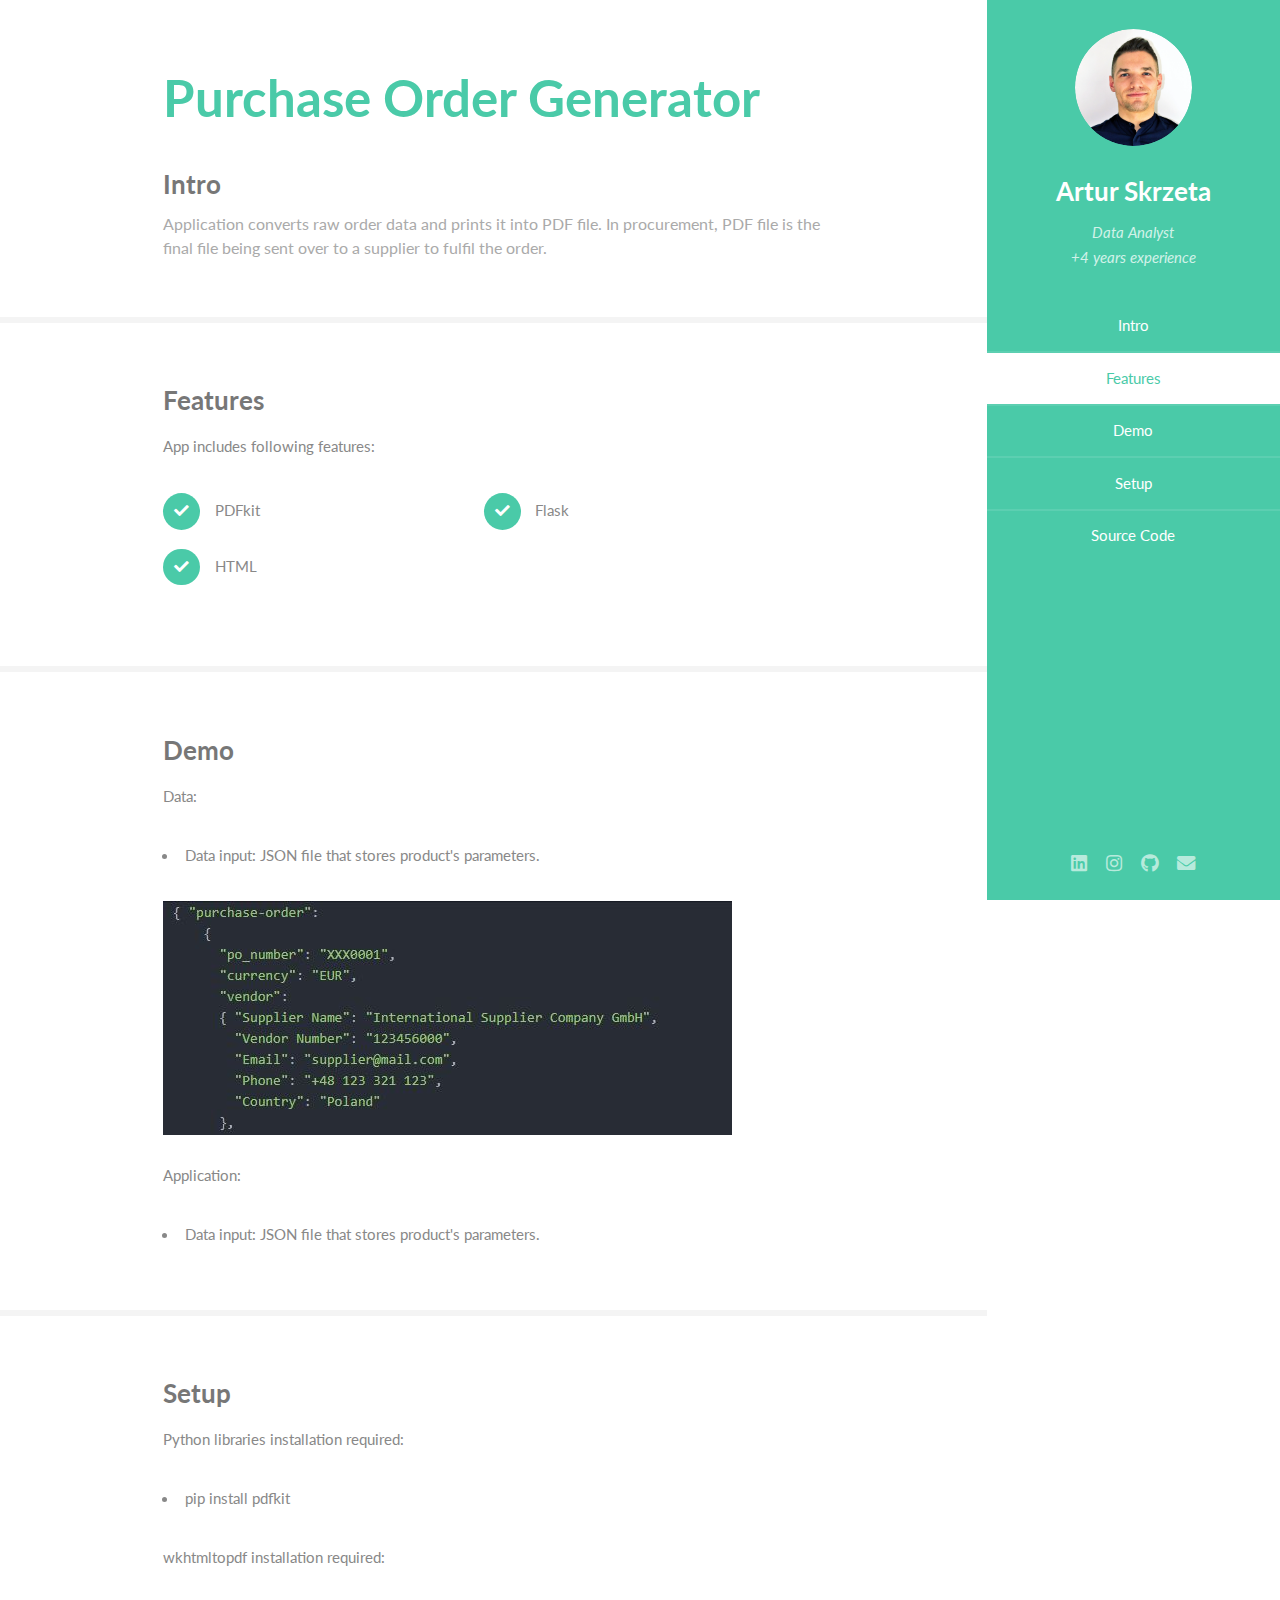
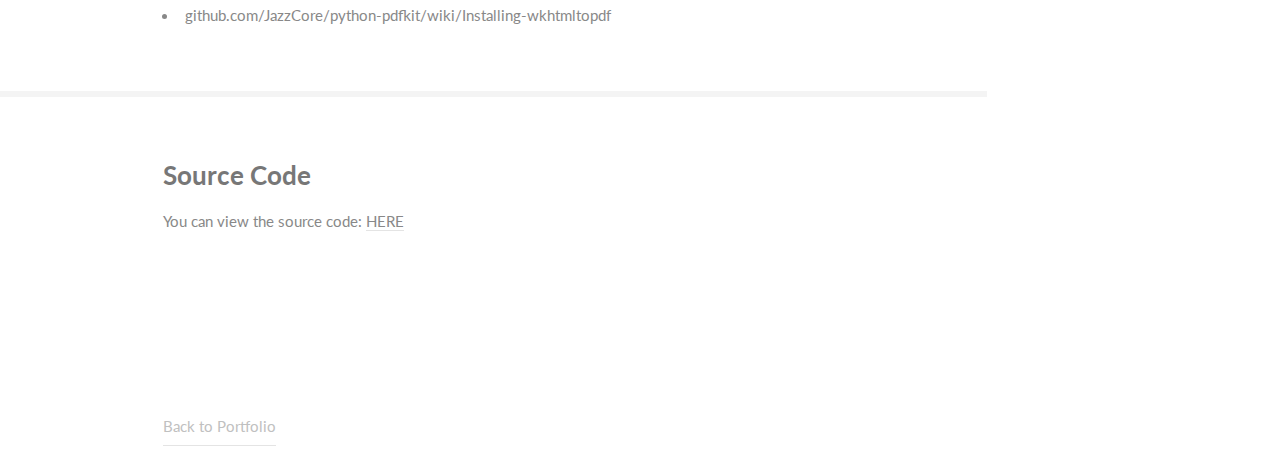
==== index.html @ e122a62d "Add files via upload" ====
<!DOCTYPE HTML>

<html>
	<head>
		<title>Portfolio Artur Skrzeta</title>
		<meta charset="utf-8" />
		<meta name="viewport" content="width=device-width, initial-scale=1, user-scalable=no" />
		<link rel="stylesheet" href="assets/css/main.css" />
	</head>
	<body class="is-preload">

		<!-- Header -->
			<section id="header">
				<header>
					<span class="image avatar"><a href="https://arturskrzeta.github.io/"><img src="images/avatar.png" alt="" style="margin-bottom:0px;"/></a></span>
					<h1 id="logo"><a href="https://arturskrzeta.github.io/">Artur Skrzeta</a></h1>
					<p>Data Analyst<br />
					+4 years experience</p>
				</header>
				<nav id="nav">
					<ul>
						<li><a href="#one" class="active">Intro</a></li>
						<li><a href="#two">Features</a></li>
						<li><a href="#three">Demo</a></li>
						<li><a href="#four">Setup</a></li>
						<li><a href="#five">Source Code</a></li>
					</ul>
				</nav>
				<footer>
					<ul class="icons">
						<li><a href="https://www.linkedin.com/in/artur-skrz%C4%99ta-010b23187/" class="icon brands fa-linkedin"><span class="label">LinkedIn</span></a></li>
						<li><a href="https://www.instagram.com/arturskrrr/" class="icon brands fa-instagram"><span class="label">Instagram</span></a></li>
						<li><a href="https://github.com/ArturSkrzeta" class="icon brands fa-github"><span class="label">Github</span></a></li>
						<li><a href="mailto: arturskrzeta@gmail.com" class="icon solid fa-envelope"><span class="label">Email</span></a></li
					</ul>
				</footer>
			</section>

		<!-- Wrapper -->
			<div id="wrapper">

				<!-- Main -->
					<div id="main">

						<!-- One -->
							<section id="one">
								<div class="container">
									<header class="major">
										<h2>Purchase Order Generator</h2>
										<h3>Intro</h3>
										<p>Application converts raw order data and prints it into PDF file. In procurement, PDF file is the final file being sent over to a supplier to fulfil the order.</p>
									</header>
								</div>
							</section>

						<!-- Two -->
							<section id="two">
								<div class="container">
									<h3>Features</h3>
									<p>App includes following features:</p>
									<ul class="feature-icons">
										<li class="icon solid fa-check">PDFkit</li>
										<li class="icon solid fa-check">Flask</li>
										<li class="icon solid fa-check">HTML</li>
									</ul>
								</div>
							</section>

						<!-- Three -->
							<section id="three">
								<div class="container">
									<h3>Demo</h3>
									<p>Data:</p>
									<ul>
										<li>Data input: JSON file that stores product's parameters.</li>
									</ul>
									<img src="images/json.JPG">
									<p>Application:</p>
									<ul>
										<li>Data input: JSON file that stores product's parameters.</li>
									</ul>
								</div>
							</section>

						<!-- Four -->
							<section id="four">
								<div class="container">
									<h3>Setup</h3>
									<p>Python libraries installation required:</p>
									<ul>
										<li>pip install pdfkit</li>
									</ul>
									<p>wkhtmltopdf installation required:</p>
									<ul>
										<li>github.com/JazzCore/python-pdfkit/wiki/Installing-wkhtmltopdf</li>
									</ul>
								</div>
							</section>

							<section id="five">
								<div class="container">
									<h3>Source Code</h3>
									<p>You can view the source code: <a href="https://github.com/ArturSkrzeta/AI-Procurement-Bot/tree/master/bot-project">HERE</a></p>
									<p>&nbsp</p>
								</div>
							</section>

					</div>

				<!-- Footer -->
					<section id="footer">
						<div class="container">
							<a href="https://arturskrzeta.github.io/" style="padding-bottom:10px;">Back to Portfolio</a>
						</div>
					</section>

			</div>

		<!-- Scripts -->
			<script src="assets/js/jquery.min.js"></script>
			<script src="assets/js/jquery.scrollex.min.js"></script>
			<script src="assets/js/jquery.scrolly.min.js"></script>
			<script src="assets/js/browser.min.js"></script>
			<script src="assets/js/breakpoints.min.js"></script>
			<script src="assets/js/util.js"></script>
			<script src="assets/js/main.js"></script>

	</body>
</html>
---- assets/css/main.css ----
@import url("fontawesome-all.min.css");
@import url("https://fonts.googleapis.com/css?family=Lato:400,400italic,700,700italic|Source+Code+Pro:400");

/*
	Read Only by HTML5 UP
	html5up.net | @ajlkn
	Free for personal and commercial use under the CCA 3.0 license (html5up.net/license)
*/

html, body, div, span, applet, object,
iframe, h1, h2, h3, h4, h5, h6, p, blockquote,
pre, a, abbr, acronym, address, big, cite,
code, del, dfn, em, img, ins, kbd, q, s, samp,
small, strike, strong, sub, sup, tt, var, b,
u, i, center, dl, dt, dd, ol, ul, li, fieldset,
form, label, legend, table, caption, tbody,
tfoot, thead, tr, th, td, article, aside,
canvas, details, embed, figure, figcaption,
footer, header, hgroup, menu, nav, output, ruby,
section, summary, time, mark, audio, video {
	margin: 0;
	padding: 0;
	border: 0;
	font-size: 100%;
	font: inherit;
	vertical-align: baseline;}

article, aside, details, figcaption, figure,
footer, header, hgroup, menu, nav, section {
	display: block;}

body {
	line-height: 1;
}

ol, ul {
	list-style: none;
}

blockquote, q {
	quotes: none;
}

	blockquote:before, blockquote:after, q:before, q:after {
		content: '';
		content: none;
	}

table {
	border-collapse: collapse;
	border-spacing: 0;
}

body {
	-webkit-text-size-adjust: none;
}

mark {
	background-color: transparent;
	color: inherit;
}

input::-moz-focus-inner {
	border: 0;
	padding: 0;
}

input, select, textarea {
	-moz-appearance: none;
	-webkit-appearance: none;
	-ms-appearance: none;
	appearance: none;
}

img {
	margin-bottom:20px;
}

/* Basic */

	html {
		box-sizing: border-box;
	}

	*, *:before, *:after {
		box-sizing: inherit;
	}

	body {
		background: #fff;
	}

		body.is-preload *, body.is-preload *:before, body.is-preload *:after {
			-moz-animation: none !important;
			-webkit-animation: none !important;
			-ms-animation: none !important;
			animation: none !important;
			-moz-transition: none !important;
			-webkit-transition: none !important;
			-ms-transition: none !important;
			transition: none !important;
		}

	body, input, select, textarea {
		color: #888;
		font-family: "Lato", sans-serif;
		font-size: 16pt;
		font-weight: 400;
		line-height: 1.75em;
	}

	a {
		-moz-transition: color 0.2s ease-in-out, border-color 0.2s ease-in-out;
		-webkit-transition: color 0.2s ease-in-out, border-color 0.2s ease-in-out;
		-ms-transition: color 0.2s ease-in-out, border-color 0.2s ease-in-out;
		transition: color 0.2s ease-in-out, border-color 0.2s ease-in-out;
		border-bottom: solid 1px #e4e4e4;
		color: inherit;
		text-decoration: none;
	}

		a:hover {
			border-bottom-color: transparent;
			color: #4acaa8 !important;
		}

	strong, b {
		color: #777;
		font-weight: 700;
	}

	em, i {
		font-style: italic;
	}

	p {
		margin: 0 0 2.25em 0;
	}

	h1, h2, h3, h4, h5, h6 {
		color: #777;
		font-weight: 700;
		line-height: 1em;
		margin: 0 0 0.5625em 0;
	}

		h1 a, h2 a, h3 a, h4 a, h5 a, h6 a {
			border: 0;
			color: inherit;
			text-decoration: none;
		}

	h2 {
		font-size: 2em;
		line-height: 1.5em;
	}

	h3 {
		font-size: 1.75em;
		line-height: 1.5em;
	}

	h4 {
		font-size: 1.25em;
		line-height: 1.5em;
	}

	h5 {
		font-size: 0.9em;
		line-height: 1.5em;
	}

	h6 {
		font-size: 0.7em;
		line-height: 1.5em;
	}

	sub {
		font-size: 0.8em;
		position: relative;
		top: 0.5em;
	}

	sup {
		font-size: 0.8em;
		position: relative;
		top: -0.5em;
	}

	hr {
		border: 0;
		border-bottom: solid 2px #f4f4f4;
		margin: 2.25em 0;
	}

		hr.major {
			margin: 3.375em 0;
		}

	blockquote {
		border-left: solid 8px #e4e4e4;
		font-style: italic;
		margin: 0 0 2.25em 0;
		padding: 0.5em 0 0.5em 2em;
	}

	code {
		background: #555;
		border-radius: 5px;
		color: #fff;
		font-family: "Source Code Pro", monospace;
		font-size: 0.9em;
		margin: 0 0.25em;
		padding: 0.25em 0.65em;
	}

	pre {
		font-family: "Source Code Pro", monospace;
		font-size: 0.9em;
		margin: 0 0 2.25em 0;
	}

		pre code {
			-webkit-overflow-scrolling: touch;
			display: block;
			line-height: 1.5em;
			overflow-x: auto;
			padding: 1em 1.5em;
		}

	.align-left {
		text-align: left;
	}

	.align-center {
		text-align: center;
	}

	.align-right {
		text-align: right;
	}

/* Row */

	.row {
		display: flex;
		flex-wrap: wrap;
		box-sizing: border-box;
		align-items: stretch;
	}

		.row > * {
			box-sizing: border-box;
		}

		.row.gtr-uniform > * > :last-child {
			margin-bottom: 0;
		}

		.row.aln-left {
			justify-content: flex-start;
		}

		.row.aln-center {
			justify-content: center;
		}

		.row.aln-right {
			justify-content: flex-end;
		}

		.row.aln-top {
			align-items: flex-start;
		}

		.row.aln-middle {
			align-items: center;
		}

		.row.aln-bottom {
			align-items: flex-end;
		}

		.row > .imp {
			order: -1;
		}

		.row > .col-1 {
			width: 8.33333%;
		}

		.row > .off-1 {
			margin-left: 8.33333%;
		}

		.row > .col-2 {
			width: 16.66667%;
		}

		.row > .off-2 {
			margin-left: 16.66667%;
		}

		.row > .col-3 {
			width: 25%;
		}

		.row > .off-3 {
			margin-left: 25%;
		}

		.row > .col-4 {
			width: 33.33333%;
		}

		.row > .off-4 {
			margin-left: 33.33333%;
		}

		.row > .col-5 {
			width: 41.66667%;
		}

		.row > .off-5 {
			margin-left: 41.66667%;
		}

		.row > .col-6 {
			width: 50%;
		}

		.row > .off-6 {
			margin-left: 50%;
		}

		.row > .col-7 {
			width: 58.33333%;
		}

		.row > .off-7 {
			margin-left: 58.33333%;
		}

		.row > .col-8 {
			width: 66.66667%;
		}

		.row > .off-8 {
			margin-left: 66.66667%;
		}

		.row > .col-9 {
			width: 75%;
		}

		.row > .off-9 {
			margin-left: 75%;
		}

		.row > .col-10 {
			width: 83.33333%;
		}

		.row > .off-10 {
			margin-left: 83.33333%;
		}

		.row > .col-11 {
			width: 91.66667%;
		}

		.row > .off-11 {
			margin-left: 91.66667%;
		}

		.row > .col-12 {
			width: 100%;
		}

		.row > .off-12 {
			margin-left: 100%;
		}

		.row.gtr-0 {
			margin-top: 0;
			margin-left: 0em;
		}

			.row.gtr-0 > * {
				padding: 0 0 0 0em;
			}

			.row.gtr-0.gtr-uniform {
				margin-top: 0em;
			}

				.row.gtr-0.gtr-uniform > * {
					padding-top: 0em;
				}

		.row.gtr-25 {
			margin-top: 0;
			margin-left: -0.5em;
		}

			.row.gtr-25 > * {
				padding: 0 0 0 0.5em;
			}

			.row.gtr-25.gtr-uniform {
				margin-top: -0.5em;
			}

				.row.gtr-25.gtr-uniform > * {
					padding-top: 0.5em;
				}

		.row.gtr-50 {
			margin-top: 0;
			margin-left: -1em;
		}

			.row.gtr-50 > * {
				padding: 0 0 0 1em;
			}

			.row.gtr-50.gtr-uniform {
				margin-top: -1em;
			}

				.row.gtr-50.gtr-uniform > * {
					padding-top: 1em;
				}

		.row {
			margin-top: 0;
			margin-left: -2em;
		}

			.row > * {
				padding: 0 0 0 2em;
			}

			.row.gtr-uniform {
				margin-top: -2em;
			}

				.row.gtr-uniform > * {
					padding-top: 2em;
				}

		.row.gtr-150 {
			margin-top: 0;
			margin-left: -3em;
		}

			.row.gtr-150 > * {
				padding: 0 0 0 3em;
			}

			.row.gtr-150.gtr-uniform {
				margin-top: -3em;
			}

				.row.gtr-150.gtr-uniform > * {
					padding-top: 3em;
				}

		.row.gtr-200 {
			margin-top: 0;
			margin-left: -4em;
		}

			.row.gtr-200 > * {
				padding: 0 0 0 4em;
			}

			.row.gtr-200.gtr-uniform {
				margin-top: -4em;
			}

				.row.gtr-200.gtr-uniform > * {
					padding-top: 4em;
				}

		@media screen and (max-width: 1680px) {

			.row {
				display: flex;
				flex-wrap: wrap;
				box-sizing: border-box;
				align-items: stretch;
			}

				.row > * {
					box-sizing: border-box;
				}

				.row.gtr-uniform > * > :last-child {
					margin-bottom: 0;
				}

				.row.aln-left {
					justify-content: flex-start;
				}

				.row.aln-center {
					justify-content: center;
				}

				.row.aln-right {
					justify-content: flex-end;
				}

				.row.aln-top {
					align-items: flex-start;
				}

				.row.aln-middle {
					align-items: center;
				}

				.row.aln-bottom {
					align-items: flex-end;
				}

				.row > .imp-xlarge {
					order: -1;
				}

				.row > .col-1-xlarge {
					width: 8.33333%;
				}

				.row > .off-1-xlarge {
					margin-left: 8.33333%;
				}

				.row > .col-2-xlarge {
					width: 16.66667%;
				}

				.row > .off-2-xlarge {
					margin-left: 16.66667%;
				}

				.row > .col-3-xlarge {
					width: 25%;
				}

				.row > .off-3-xlarge {
					margin-left: 25%;
				}

				.row > .col-4-xlarge {
					width: 33.33333%;
				}

				.row > .off-4-xlarge {
					margin-left: 33.33333%;
				}

				.row > .col-5-xlarge {
					width: 41.66667%;
				}

				.row > .off-5-xlarge {
					margin-left: 41.66667%;
				}

				.row > .col-6-xlarge {
					width: 50%;
				}

				.row > .off-6-xlarge {
					margin-left: 50%;
				}

				.row > .col-7-xlarge {
					width: 58.33333%;
				}

				.row > .off-7-xlarge {
					margin-left: 58.33333%;
				}

				.row > .col-8-xlarge {
					width: 66.66667%;
				}

				.row > .off-8-xlarge {
					margin-left: 66.66667%;
				}

				.row > .col-9-xlarge {
					width: 75%;
				}

				.row > .off-9-xlarge {
					margin-left: 75%;
				}

				.row > .col-10-xlarge {
					width: 83.33333%;
				}

				.row > .off-10-xlarge {
					margin-left: 83.33333%;
				}

				.row > .col-11-xlarge {
					width: 91.66667%;
				}

				.row > .off-11-xlarge {
					margin-left: 91.66667%;
				}

				.row > .col-12-xlarge {
					width: 100%;
				}

				.row > .off-12-xlarge {
					margin-left: 100%;
				}

				.row.gtr-0 {
					margin-top: 0;
					margin-left: 0em;
				}

					.row.gtr-0 > * {
						padding: 0 0 0 0em;
					}

					.row.gtr-0.gtr-uniform {
						margin-top: 0em;
					}

						.row.gtr-0.gtr-uniform > * {
							padding-top: 0em;
						}

				.row.gtr-25 {
					margin-top: 0;
					margin-left: -0.5em;
				}

					.row.gtr-25 > * {
						padding: 0 0 0 0.5em;
					}

					.row.gtr-25.gtr-uniform {
						margin-top: -0.5em;
					}

						.row.gtr-25.gtr-uniform > * {
							padding-top: 0.5em;
						}

				.row.gtr-50 {
					margin-top: 0;
					margin-left: -1em;
				}

					.row.gtr-50 > * {
						padding: 0 0 0 1em;
					}

					.row.gtr-50.gtr-uniform {
						margin-top: -1em;
					}

						.row.gtr-50.gtr-uniform > * {
							padding-top: 1em;
						}

				.row {
					margin-top: 0;
					margin-left: -2em;
				}

					.row > * {
						padding: 0 0 0 2em;
					}

					.row.gtr-uniform {
						margin-top: -2em;
					}

						.row.gtr-uniform > * {
							padding-top: 2em;
						}

				.row.gtr-150 {
					margin-top: 0;
					margin-left: -3em;
				}

					.row.gtr-150 > * {
						padding: 0 0 0 3em;
					}

					.row.gtr-150.gtr-uniform {
						margin-top: -3em;
					}

						.row.gtr-150.gtr-uniform > * {
							padding-top: 3em;
						}

				.row.gtr-200 {
					margin-top: 0;
					margin-left: -4em;
				}

					.row.gtr-200 > * {
						padding: 0 0 0 4em;
					}

					.row.gtr-200.gtr-uniform {
						margin-top: -4em;
					}

						.row.gtr-200.gtr-uniform > * {
							padding-top: 4em;
						}

		}

		@media screen and (max-width: 1280px) {

			.row {
				display: flex;
				flex-wrap: wrap;
				box-sizing: border-box;
				align-items: stretch;
			}

				.row > * {
					box-sizing: border-box;
				}

				.row.gtr-uniform > * > :last-child {
					margin-bottom: 0;
				}

				.row.aln-left {
					justify-content: flex-start;
				}

				.row.aln-center {
					justify-content: center;
				}

				.row.aln-right {
					justify-content: flex-end;
				}

				.row.aln-top {
					align-items: flex-start;
				}

				.row.aln-middle {
					align-items: center;
				}

				.row.aln-bottom {
					align-items: flex-end;
				}

				.row > .imp-large {
					order: -1;
				}

				.row > .col-1-large {
					width: 8.33333%;
				}

				.row > .off-1-large {
					margin-left: 8.33333%;
				}

				.row > .col-2-large {
					width: 16.66667%;
				}

				.row > .off-2-large {
					margin-left: 16.66667%;
				}

				.row > .col-3-large {
					width: 25%;
				}

				.row > .off-3-large {
					margin-left: 25%;
				}

				.row > .col-4-large {
					width: 33.33333%;
				}

				.row > .off-4-large {
					margin-left: 33.33333%;
				}

				.row > .col-5-large {
					width: 41.66667%;
				}

				.row > .off-5-large {
					margin-left: 41.66667%;
				}

				.row > .col-6-large {
					width: 50%;
				}

				.row > .off-6-large {
					margin-left: 50%;
				}

				.row > .col-7-large {
					width: 58.33333%;
				}

				.row > .off-7-large {
					margin-left: 58.33333%;
				}

				.row > .col-8-large {
					width: 66.66667%;
				}

				.row > .off-8-large {
					margin-left: 66.66667%;
				}

				.row > .col-9-large {
					width: 75%;
				}

				.row > .off-9-large {
					margin-left: 75%;
				}

				.row > .col-10-large {
					width: 83.33333%;
				}

				.row > .off-10-large {
					margin-left: 83.33333%;
				}

				.row > .col-11-large {
					width: 91.66667%;
				}

				.row > .off-11-large {
					margin-left: 91.66667%;
				}

				.row > .col-12-large {
					width: 100%;
				}

				.row > .off-12-large {
					margin-left: 100%;
				}

				.row.gtr-0 {
					margin-top: 0;
					margin-left: 0em;
				}

					.row.gtr-0 > * {
						padding: 0 0 0 0em;
					}

					.row.gtr-0.gtr-uniform {
						margin-top: 0em;
					}

						.row.gtr-0.gtr-uniform > * {
							padding-top: 0em;
						}

				.row.gtr-25 {
					margin-top: 0;
					margin-left: -0.375em;
				}

					.row.gtr-25 > * {
						padding: 0 0 0 0.375em;
					}

					.row.gtr-25.gtr-uniform {
						margin-top: -0.375em;
					}

						.row.gtr-25.gtr-uniform > * {
							padding-top: 0.375em;
						}

				.row.gtr-50 {
					margin-top: 0;
					margin-left: -0.75em;
				}

					.row.gtr-50 > * {
						padding: 0 0 0 0.75em;
					}

					.row.gtr-50.gtr-uniform {
						margin-top: -0.75em;
					}

						.row.gtr-50.gtr-uniform > * {
							padding-top: 0.75em;
						}

				.row {
					margin-top: 0;
					margin-left: -1.5em;
				}

					.row > * {
						padding: 0 0 0 1.5em;
					}

					.row.gtr-uniform {
						margin-top: -1.5em;
					}

						.row.gtr-uniform > * {
							padding-top: 1.5em;
						}

				.row.gtr-150 {
					margin-top: 0;
					margin-left: -2.25em;
				}

					.row.gtr-150 > * {
						padding: 0 0 0 2.25em;
					}

					.row.gtr-150.gtr-uniform {
						margin-top: -2.25em;
					}

						.row.gtr-150.gtr-uniform > * {
							padding-top: 2.25em;
						}

				.row.gtr-200 {
					margin-top: 0;
					margin-left: -3em;
				}

					.row.gtr-200 > * {
						padding: 0 0 0 3em;
					}

					.row.gtr-200.gtr-uniform {
						margin-top: -3em;
					}

						.row.gtr-200.gtr-uniform > * {
							padding-top: 3em;
						}

		}

		@media screen and (max-width: 1024px) {

			.row {
				display: flex;
				flex-wrap: wrap;
				box-sizing: border-box;
				align-items: stretch;
			}

				.row > * {
					box-sizing: border-box;
				}

				.row.gtr-uniform > * > :last-child {
					margin-bottom: 0;
				}

				.row.aln-left {
					justify-content: flex-start;
				}

				.row.aln-center {
					justify-content: center;
				}

				.row.aln-right {
					justify-content: flex-end;
				}

				.row.aln-top {
					align-items: flex-start;
				}

				.row.aln-middle {
					align-items: center;
				}

				.row.aln-bottom {
					align-items: flex-end;
				}

				.row > .imp-medium {
					order: -1;
				}

				.row > .col-1-medium {
					width: 8.33333%;
				}

				.row > .off-1-medium {
					margin-left: 8.33333%;
				}

				.row > .col-2-medium {
					width: 16.66667%;
				}

				.row > .off-2-medium {
					margin-left: 16.66667%;
				}

				.row > .col-3-medium {
					width: 25%;
				}

				.row > .off-3-medium {
					margin-left: 25%;
				}

				.row > .col-4-medium {
					width: 33.33333%;
				}

				.row > .off-4-medium {
					margin-left: 33.33333%;
				}

				.row > .col-5-medium {
					width: 41.66667%;
				}

				.row > .off-5-medium {
					margin-left: 41.66667%;
				}

				.row > .col-6-medium {
					width: 50%;
				}

				.row > .off-6-medium {
					margin-left: 50%;
				}

				.row > .col-7-medium {
					width: 58.33333%;
				}

				.row > .off-7-medium {
					margin-left: 58.33333%;
				}

				.row > .col-8-medium {
					width: 66.66667%;
				}

				.row > .off-8-medium {
					margin-left: 66.66667%;
				}

				.row > .col-9-medium {
					width: 75%;
				}

				.row > .off-9-medium {
					margin-left: 75%;
				}

				.row > .col-10-medium {
					width: 83.33333%;
				}

				.row > .off-10-medium {
					margin-left: 83.33333%;
				}

				.row > .col-11-medium {
					width: 91.66667%;
				}

				.row > .off-11-medium {
					margin-left: 91.66667%;
				}

				.row > .col-12-medium {
					width: 100%;
				}

				.row > .off-12-medium {
					margin-left: 100%;
				}

				.row.gtr-0 {
					margin-top: 0;
					margin-left: 0em;
				}

					.row.gtr-0 > * {
						padding: 0 0 0 0em;
					}

					.row.gtr-0.gtr-uniform {
						margin-top: 0em;
					}

						.row.gtr-0.gtr-uniform > * {
							padding-top: 0em;
						}

				.row.gtr-25 {
					margin-top: 0;
					margin-left: -0.375em;
				}

					.row.gtr-25 > * {
						padding: 0 0 0 0.375em;
					}

					.row.gtr-25.gtr-uniform {
						margin-top: -0.375em;
					}

						.row.gtr-25.gtr-uniform > * {
							padding-top: 0.375em;
						}

				.row.gtr-50 {
					margin-top: 0;
					margin-left: -0.75em;
				}

					.row.gtr-50 > * {
						padding: 0 0 0 0.75em;
					}

					.row.gtr-50.gtr-uniform {
						margin-top: -0.75em;
					}

						.row.gtr-50.gtr-uniform > * {
							padding-top: 0.75em;
						}

				.row {
					margin-top: 0;
					margin-left: -1.5em;
				}

					.row > * {
						padding: 0 0 0 1.5em;
					}

					.row.gtr-uniform {
						margin-top: -1.5em;
					}

						.row.gtr-uniform > * {
							padding-top: 1.5em;
						}

				.row.gtr-150 {
					margin-top: 0;
					margin-left: -2.25em;
				}

					.row.gtr-150 > * {
						padding: 0 0 0 2.25em;
					}

					.row.gtr-150.gtr-uniform {
						margin-top: -2.25em;
					}

						.row.gtr-150.gtr-uniform > * {
							padding-top: 2.25em;
						}

				.row.gtr-200 {
					margin-top: 0;
					margin-left: -3em;
				}

					.row.gtr-200 > * {
						padding: 0 0 0 3em;
					}

					.row.gtr-200.gtr-uniform {
						margin-top: -3em;
					}

						.row.gtr-200.gtr-uniform > * {
							padding-top: 3em;
						}

		}

		@media screen and (max-width: 736px) {

			.row {
				display: flex;
				flex-wrap: wrap;
				box-sizing: border-box;
				align-items: stretch;
			}

				.row > * {
					box-sizing: border-box;
				}

				.row.gtr-uniform > * > :last-child {
					margin-bottom: 0;
				}

				.row.aln-left {
					justify-content: flex-start;
				}

				.row.aln-center {
					justify-content: center;
				}

				.row.aln-right {
					justify-content: flex-end;
				}

				.row.aln-top {
					align-items: flex-start;
				}

				.row.aln-middle {
					align-items: center;
				}

				.row.aln-bottom {
					align-items: flex-end;
				}

				.row > .imp-small {
					order: -1;
				}

				.row > .col-1-small {
					width: 8.33333%;
				}

				.row > .off-1-small {
					margin-left: 8.33333%;
				}

				.row > .col-2-small {
					width: 16.66667%;
				}

				.row > .off-2-small {
					margin-left: 16.66667%;
				}

				.row > .col-3-small {
					width: 25%;
				}

				.row > .off-3-small {
					margin-left: 25%;
				}

				.row > .col-4-small {
					width: 33.33333%;
				}

				.row > .off-4-small {
					margin-left: 33.33333%;
				}

				.row > .col-5-small {
					width: 41.66667%;
				}

				.row > .off-5-small {
					margin-left: 41.66667%;
				}

				.row > .col-6-small {
					width: 50%;
				}

				.row > .off-6-small {
					margin-left: 50%;
				}

				.row > .col-7-small {
					width: 58.33333%;
				}

				.row > .off-7-small {
					margin-left: 58.33333%;
				}

				.row > .col-8-small {
					width: 66.66667%;
				}

				.row > .off-8-small {
					margin-left: 66.66667%;
				}

				.row > .col-9-small {
					width: 75%;
				}

				.row > .off-9-small {
					margin-left: 75%;
				}

				.row > .col-10-small {
					width: 83.33333%;
				}

				.row > .off-10-small {
					margin-left: 83.33333%;
				}

				.row > .col-11-small {
					width: 91.66667%;
				}

				.row > .off-11-small {
					margin-left: 91.66667%;
				}

				.row > .col-12-small {
					width: 100%;
				}

				.row > .off-12-small {
					margin-left: 100%;
				}

				.row.gtr-0 {
					margin-top: 0;
					margin-left: 0em;
				}

					.row.gtr-0 > * {
						padding: 0 0 0 0em;
					}

					.row.gtr-0.gtr-uniform {
						margin-top: 0em;
					}

						.row.gtr-0.gtr-uniform > * {
							padding-top: 0em;
						}

				.row.gtr-25 {
					margin-top: 0;
					margin-left: -0.3125em;
				}

					.row.gtr-25 > * {
						padding: 0 0 0 0.3125em;
					}

					.row.gtr-25.gtr-uniform {
						margin-top: -0.3125em;
					}

						.row.gtr-25.gtr-uniform > * {
							padding-top: 0.3125em;
						}

				.row.gtr-50 {
					margin-top: 0;
					margin-left: -0.625em;
				}

					.row.gtr-50 > * {
						padding: 0 0 0 0.625em;
					}

					.row.gtr-50.gtr-uniform {
						margin-top: -0.625em;
					}

						.row.gtr-50.gtr-uniform > * {
							padding-top: 0.625em;
						}

				.row {
					margin-top: 0;
					margin-left: -1.25em;
				}

					.row > * {
						padding: 0 0 0 1.25em;
					}

					.row.gtr-uniform {
						margin-top: -1.25em;
					}

						.row.gtr-uniform > * {
							padding-top: 1.25em;
						}

				.row.gtr-150 {
					margin-top: 0;
					margin-left: -1.875em;
				}

					.row.gtr-150 > * {
						padding: 0 0 0 1.875em;
					}

					.row.gtr-150.gtr-uniform {
						margin-top: -1.875em;
					}

						.row.gtr-150.gtr-uniform > * {
							padding-top: 1.875em;
						}

				.row.gtr-200 {
					margin-top: 0;
					margin-left: -2.5em;
				}

					.row.gtr-200 > * {
						padding: 0 0 0 2.5em;
					}

					.row.gtr-200.gtr-uniform {
						margin-top: -2.5em;
					}

						.row.gtr-200.gtr-uniform > * {
							padding-top: 2.5em;
						}

		}

		@media screen and (max-width: 480px) {

			.row {
				display: flex;
				flex-wrap: wrap;
				box-sizing: border-box;
				align-items: stretch;
			}

				.row > * {
					box-sizing: border-box;
				}

				.row.gtr-uniform > * > :last-child {
					margin-bottom: 0;
				}

				.row.aln-left {
					justify-content: flex-start;
				}

				.row.aln-center {
					justify-content: center;
				}

				.row.aln-right {
					justify-content: flex-end;
				}

				.row.aln-top {
					align-items: flex-start;
				}

				.row.aln-middle {
					align-items: center;
				}

				.row.aln-bottom {
					align-items: flex-end;
				}

				.row > .imp-xsmall {
					order: -1;
				}

				.row > .col-1-xsmall {
					width: 8.33333%;
				}

				.row > .off-1-xsmall {
					margin-left: 8.33333%;
				}

				.row > .col-2-xsmall {
					width: 16.66667%;
				}

				.row > .off-2-xsmall {
					margin-left: 16.66667%;
				}

				.row > .col-3-xsmall {
					width: 25%;
				}

				.row > .off-3-xsmall {
					margin-left: 25%;
				}

				.row > .col-4-xsmall {
					width: 33.33333%;
				}

				.row > .off-4-xsmall {
					margin-left: 33.33333%;
				}

				.row > .col-5-xsmall {
					width: 41.66667%;
				}

				.row > .off-5-xsmall {
					margin-left: 41.66667%;
				}

				.row > .col-6-xsmall {
					width: 50%;
				}

				.row > .off-6-xsmall {
					margin-left: 50%;
				}

				.row > .col-7-xsmall {
					width: 58.33333%;
				}

				.row > .off-7-xsmall {
					margin-left: 58.33333%;
				}

				.row > .col-8-xsmall {
					width: 66.66667%;
				}

				.row > .off-8-xsmall {
					margin-left: 66.66667%;
				}

				.row > .col-9-xsmall {
					width: 75%;
				}

				.row > .off-9-xsmall {
					margin-left: 75%;
				}

				.row > .col-10-xsmall {
					width: 83.33333%;
				}

				.row > .off-10-xsmall {
					margin-left: 83.33333%;
				}

				.row > .col-11-xsmall {
					width: 91.66667%;
				}

				.row > .off-11-xsmall {
					margin-left: 91.66667%;
				}

				.row > .col-12-xsmall {
					width: 100%;
				}

				.row > .off-12-xsmall {
					margin-left: 100%;
				}

				.row.gtr-0 {
					margin-top: 0;
					margin-left: 0em;
				}

					.row.gtr-0 > * {
						padding: 0 0 0 0em;
					}

					.row.gtr-0.gtr-uniform {
						margin-top: 0em;
					}

						.row.gtr-0.gtr-uniform > * {
							padding-top: 0em;
						}

				.row.gtr-25 {
					margin-top: 0;
					margin-left: -0.3125em;
				}

					.row.gtr-25 > * {
						padding: 0 0 0 0.3125em;
					}

					.row.gtr-25.gtr-uniform {
						margin-top: -0.3125em;
					}

						.row.gtr-25.gtr-uniform > * {
							padding-top: 0.3125em;
						}

				.row.gtr-50 {
					margin-top: 0;
					margin-left: -0.625em;
				}

					.row.gtr-50 > * {
						padding: 0 0 0 0.625em;
					}

					.row.gtr-50.gtr-uniform {
						margin-top: -0.625em;
					}

						.row.gtr-50.gtr-uniform > * {
							padding-top: 0.625em;
						}

				.row {
					margin-top: 0;
					margin-left: -1.25em;
				}

					.row > * {
						padding: 0 0 0 1.25em;
					}

					.row.gtr-uniform {
						margin-top: -1.25em;
					}

						.row.gtr-uniform > * {
							padding-top: 1.25em;
						}

				.row.gtr-150 {
					margin-top: 0;
					margin-left: -1.875em;
				}

					.row.gtr-150 > * {
						padding: 0 0 0 1.875em;
					}

					.row.gtr-150.gtr-uniform {
						margin-top: -1.875em;
					}

						.row.gtr-150.gtr-uniform > * {
							padding-top: 1.875em;
						}

				.row.gtr-200 {
					margin-top: 0;
					margin-left: -2.5em;
				}

					.row.gtr-200 > * {
						padding: 0 0 0 2.5em;
					}

					.row.gtr-200.gtr-uniform {
						margin-top: -2.5em;
					}

						.row.gtr-200.gtr-uniform > * {
							padding-top: 2.5em;
						}

		}

/* Container */

	.container {
		margin: 0 auto;
		max-width: calc(100% - 4.5em);
		width: 45em;
	}

		.container.xsmall {
			width: 11.25em;
		}

		.container.small {
			width: 22.5em;
		}

		.container.medium {
			width: 33.75em;
		}

		.container.large {
			width: 56.25em;
		}

		.container.xlarge {
			width: 67.5em;
		}

		.container.max {
			width: 100%;
		}

		@media screen and (max-width: 1024px) {

			.container {
				width: 100% !important;
			}

		}

		@media screen and (max-width: 480px) {

			.container {
				max-width: calc(100% - 3.375em);
			}

		}

/* Section/Article */

	section.special, article.special {
		text-align: center;
	}

	header p {
		color: #aaa;
		position: relative;
		margin: 0 0 1.6875em 0;
	}

	header h2 + p {
		font-size: 1.25em;
		margin-top: -0.5em;
		line-height: 1.5em;
	}

	header h3 + p {
		font-size: 1.1em;
		margin-top: -0.35em;
		line-height: 1.5em;
	}

	header h4 + p,
	header h5 + p,
	header h6 + p {
		font-size: 0.9em;
		margin-top: -0.25em;
		line-height: 1.5em;
	}

	header.major h2 {
		color: #4acaa8;
		font-size: 3.5em;
	}

		header.major h2 + p {
			color: #777;
			font-size: 1.75em;
			font-weight: 700;
			margin-top: -0.75em;
		}

/* Form */

	form {
		margin: 0 0 2.25em 0;
	}

	label {
		color: #777;
		display: block;
		font-size: 0.9em;
		font-weight: 700;
		margin: 0 0 1.125em 0;
	}

	input::-moz-focus-inner {
		border: 0;
		padding: 0;
	}

	input[type="text"],
	input[type="password"],
	input[type="email"],
	select,
	textarea {
		-moz-appearance: none;
		-webkit-appearance: none;
		-ms-appearance: none;
		appearance: none;
		border-radius: 5px;
		border: none;
		border: solid 2px #e4e4e4;
		color: inherit;
		display: block;
		outline: 0;
		padding: 0 1em;
		text-decoration: none;
		width: 100%;
	}

		input[type="text"]:invalid,
		input[type="password"]:invalid,
		input[type="email"]:invalid,
		select:invalid,
		textarea:invalid {
			box-shadow: none;
		}

		input[type="text"]:focus,
		input[type="password"]:focus,
		input[type="email"]:focus,
		select:focus,
		textarea:focus {
			border-color: #4acaa8;
		}

	select {
		background-image: url("data:image/svg+xml;charset=utf8,%3Csvg xmlns='http://www.w3.org/2000/svg' width='40' height='40' preserveAspectRatio='none' viewBox='0 0 40 40'%3E%3Cpath d='M9.4,12.3l10.4,10.4l10.4-10.4c0.2-0.2,0.5-0.4,0.9-0.4c0.3,0,0.6,0.1,0.9,0.4l3.3,3.3c0.2,0.2,0.4,0.5,0.4,0.9 c0,0.4-0.1,0.6-0.4,0.9L20.7,31.9c-0.2,0.2-0.5,0.4-0.9,0.4c-0.3,0-0.6-0.1-0.9-0.4L4.3,17.3c-0.2-0.2-0.4-0.5-0.4-0.9 c0-0.4,0.1-0.6,0.4-0.9l3.3-3.3c0.2-0.2,0.5-0.4,0.9-0.4S9.1,12.1,9.4,12.3z' fill='%23e4e4e4' /%3E%3C/svg%3E");
		background-size: 1.25em;
		background-repeat: no-repeat;
		background-position: calc(100% - 1em) center;
		height: 2.75em;
		padding-right: 2.75em;
		text-overflow: ellipsis;
	}

		select option {
			color: #777;
			background: #fff;
		}

		select:focus::-ms-value {
			background-color: transparent;
		}

		select::-ms-expand {
			display: none;
		}

	input[type="text"],
	input[type="password"],
	input[type="email"],
	select {
		height: 2.75em;
	}

	textarea {
		padding: 0.75em 1em;
	}

	input[type="checkbox"],
	input[type="radio"] {
		-moz-appearance: none;
		-webkit-appearance: none;
		-ms-appearance: none;
		appearance: none;
		display: block;
		float: left;
		margin-right: -2em;
		opacity: 0;
		width: 1em;
		z-index: -1;
	}

		input[type="checkbox"] + label,
		input[type="radio"] + label {
			text-decoration: none;
			color: #888;
			cursor: pointer;
			display: inline-block;
			font-size: 1em;
			font-weight: 400;
			padding-left: 2.4em;
			padding-right: 0.75em;
			position: relative;
		}

			input[type="checkbox"] + label:before,
			input[type="radio"] + label:before {
				-moz-osx-font-smoothing: grayscale;
				-webkit-font-smoothing: antialiased;
				display: inline-block;
				font-style: normal;
				font-variant: normal;
				text-rendering: auto;
				line-height: 1;
				text-transform: none !important;
				font-family: 'Font Awesome 5 Free';
				font-weight: 900;
			}

			input[type="checkbox"] + label:before,
			input[type="radio"] + label:before {
				background: #fafafa;
				border-radius: 5px;
				border: solid 2px #e4e4e4;
				content: '';
				display: inline-block;
				font-size: 0.8em;
				height: 2.0625em;
				left: 0;
				line-height: 2.0625em;
				position: absolute;
				text-align: center;
				top: 0;
				width: 2.0625em;
			}

		input[type="checkbox"]:checked + label:before,
		input[type="radio"]:checked + label:before {
			background: #989898;
			border-color: #989898;
			color: #ffffff;
			content: '\f00c';
		}

		input[type="checkbox"]:focus + label:before,
		input[type="radio"]:focus + label:before {
			border-color: #4acaa8;
		}

	input[type="checkbox"] + label:before {
		border-radius: 5px;
	}

	input[type="radio"] + label:before {
		border-radius: 100%;
	}

	::-webkit-input-placeholder {
		color: #aaa !important;
		font-style: italic;
		opacity: 1.0;
	}

	:-moz-placeholder {
		color: #aaa !important;
		font-style: italic;
		opacity: 1.0;
	}

	::-moz-placeholder {
		color: #aaa !important;
		font-style: italic;
		opacity: 1.0;
	}

	:-ms-input-placeholder {
		color: #aaa !important;
		font-style: italic;
		opacity: 1.0;
	}

/* Box */

	.box {
		border-radius: 5px;
		border: solid 2px #e4e4e4;
		margin-bottom: 2.25em;
		padding: 1.5em;
	}

		.box > :last-child,
		.box > :last-child > :last-child,
		.box > :last-child > :last-child > :last-child {
			margin-bottom: 0;
		}

		.box.alt {
			border: 0;
			border-radius: 0;
			padding: 0;
		}

/* Icon */

	.icon {
		text-decoration: none;
		border-bottom: none;
		position: relative;
	}

		.icon:before {
			-moz-osx-font-smoothing: grayscale;
			-webkit-font-smoothing: antialiased;
			display: inline-block;
			font-style: normal;
			font-variant: normal;
			text-rendering: auto;
			line-height: 1;
			text-transform: none !important;
			font-family: 'Font Awesome 5 Free';
			font-weight: 400;
		}

		.icon > .label {
			display: none;
		}

		.icon:before {
			line-height: inherit;
		}

		.icon.solid:before {
			font-weight: 900;
		}

		.icon.brands:before {
			font-family: 'Font Awesome 5 Brands';
		}

/* Image */

	.image {
		border-radius: 5px;
		border: 0;
		display: inline-block;
		position: relative;
	}

		.image[data-position] img {
			-moz-object-fit: cover;
			-webkit-object-fit: cover;
			-ms-object-fit: cover;
			object-fit: cover;
			display: block;
			position: absolute;
			top: 0;
			left: 0;
			width: 100%;
			height: 100%;
		}

		.image[data-position="top left"] img {
			-moz-object-position: top left;
			-webkit-object-position: top left;
			-ms-object-position: top left;
			object-position: top left;
		}

		.image[data-position="top"] img {
			-moz-object-position: top;
			-webkit-object-position: top;
			-ms-object-position: top;
			object-position: top;
		}

		.image[data-position="top right"] img {
			-moz-object-position: top right;
			-webkit-object-position: top right;
			-ms-object-position: top right;
			object-position: top right;
		}

		.image[data-position="right"] img {
			-moz-object-position: right;
			-webkit-object-position: right;
			-ms-object-position: right;
			object-position: right;
		}

		.image[data-position="bottom right"] img {
			-moz-object-position: bottom right;
			-webkit-object-position: bottom right;
			-ms-object-position: bottom right;
			object-position: bottom right;
		}

		.image[data-position="bottom"] img {
			-moz-object-position: bottom;
			-webkit-object-position: bottom;
			-ms-object-position: bottom;
			object-position: bottom;
		}

		.image[data-position="bottom left"] img {
			-moz-object-position: bottom left;
			-webkit-object-position: bottom left;
			-ms-object-position: bottom left;
			object-position: bottom left;
		}

		.image[data-position="left"] img {
			-moz-object-position: left;
			-webkit-object-position: left;
			-ms-object-position: left;
			object-position: left;
		}

		.image[data-position="center"] img {
			-moz-object-position: center;
			-webkit-object-position: center;
			-ms-object-position: center;
			object-position: center;
		}

		.image[data-position="25% 25%"] img {
			-moz-object-position: 25% 25%;
			-webkit-object-position: 25% 25%;
			-ms-object-position: 25% 25%;
			object-position: 25% 25%;
		}

		.image[data-position="75% 25%"] img {
			-moz-object-position: 75% 25%;
			-webkit-object-position: 75% 25%;
			-ms-object-position: 75% 25%;
			object-position: 75% 25%;
		}

		.image[data-position="75% 75%"] img {
			-moz-object-position: 75% 75%;
			-webkit-object-position: 75% 75%;
			-ms-object-position: 75% 75%;
			object-position: 75% 75%;
		}

		.image[data-position="25% 75%"] img {
			-moz-object-position: 25% 75%;
			-webkit-object-position: 25% 75%;
			-ms-object-position: 25% 75%;
			object-position: 25% 75%;
		}

		.image img {
			border-radius: 5px;
			display: block;
		}

		.image.left {
			float: left;
			margin: 0 2.5em 2em 0;
			top: 0.25em;
		}

		.image.right {
			float: right;
			margin: 0 0 2em 2.5em;
			top: 0.25em;
		}

		.image.fit {
			display: block;
			margin: 0 0 2.25em 0;
			width: 100%;
		}

			.image.fit img {
				display: block;
				width: 100%;
			}

		.image.avatar {
			border-radius: 100%;
			overflow: hidden;
		}

			.image.avatar img {
				border-radius: 100%;
				display: block;
				width: 100%;
			}

		.image.main {
			display: block;
			height: 20em;
			border-radius: 0;
		}

			.image.main img {
				border-radius: 0;
			}

/* List */

	ol {
		list-style: decimal;
		margin: 0 0 2.25em 0;
		padding-left: 1.25em;
	}

		ol li {
			padding-left: 0.25em;
		}

	ul {
		list-style: disc;
		margin: 0 0 2.25em 0;
		padding-left: 1em;
	}

		ul li {
			padding-left: 0.5em;
		}

		ul.alt {
			list-style: none;
			padding-left: 0;
		}

			ul.alt li {
				border-top: solid 2px #f4f4f4;
				padding: 0.5em 0;
			}

				ul.alt li:first-child {
					border-top: 0;
					padding-top: 0;
				}

	dl {
		margin: 0 0 2.25em 0;
	}

ul.features {
		padding: 0;
		font-size:14px;
		color: #4acaa8;
		margin: 0;
	}

ul.features li:first-child {
	  padding: 0;
	}

ul.features li {
	display: inline;
}

/* Actions */

	ul.actions {
		display: -moz-flex;
		display: -webkit-flex;
		display: -ms-flex;
		display: flex;
		cursor: default;
		list-style: none;
		margin-left: -1.125em;
		padding-left: 0;
	}

		ul.actions li {
			padding: 0 0 0 1.125em;
			vertical-align: middle;
		}

		ul.actions.special {
			-moz-justify-content: center;
			-webkit-justify-content: center;
			-ms-justify-content: center;
			justify-content: center;
			width: 100%;
			margin-left: 0;
		}

			ul.actions.special li:first-child {
				padding-left: 0;
			}

		ul.actions.stacked {
			-moz-flex-direction: column;
			-webkit-flex-direction: column;
			-ms-flex-direction: column;
			flex-direction: column;
			margin-left: 0;
		}

			ul.actions.stacked li {
				padding: 1.125em 0 0 0;
			}

				ul.actions.stacked li:first-child {
					padding-top: 0;
				}

		ul.actions.fit {
			width: calc(100% + 1.125em);
		}

			ul.actions.fit li {
				-moz-flex-grow: 1;
				-webkit-flex-grow: 1;
				-ms-flex-grow: 1;
				flex-grow: 1;
				-moz-flex-shrink: 1;
				-webkit-flex-shrink: 1;
				-ms-flex-shrink: 1;
				flex-shrink: 1;
				width: 100%;
			}

				ul.actions.fit li > * {
					width: 100%;
				}

			ul.actions.fit.stacked {
				width: 100%;
			}

		@media screen and (max-width: 480px) {

			ul.actions:not(.fixed) {
				-moz-flex-direction: column;
				-webkit-flex-direction: column;
				-ms-flex-direction: column;
				flex-direction: column;
				margin-left: 0;
				width: 100% !important;
			}

				ul.actions:not(.fixed) li {
					-moz-flex-grow: 1;
					-webkit-flex-grow: 1;
					-ms-flex-grow: 1;
					flex-grow: 1;
					-moz-flex-shrink: 1;
					-webkit-flex-shrink: 1;
					-ms-flex-shrink: 1;
					flex-shrink: 1;
					padding: 1.125em 0 0 0;
					text-align: center;
					width: 100%;
				}

					ul.actions:not(.fixed) li > * {
						width: 100%;
					}

					ul.actions:not(.fixed) li:first-child {
						padding-top: 0;
					}

					ul.actions:not(.fixed) li input[type="submit"],
					ul.actions:not(.fixed) li input[type="reset"],
					ul.actions:not(.fixed) li input[type="button"],
					ul.actions:not(.fixed) li button,
					ul.actions:not(.fixed) li .button {
						width: 100%;
					}

						ul.actions:not(.fixed) li input[type="submit"].icon:before,
						ul.actions:not(.fixed) li input[type="reset"].icon:before,
						ul.actions:not(.fixed) li input[type="button"].icon:before,
						ul.actions:not(.fixed) li button.icon:before,
						ul.actions:not(.fixed) li .button.icon:before {
							margin-left: -0.5rem;
						}

		}

/* Feature Icons */

	ul.feature-icons {
		list-style: none;
		padding-left: 0;
	}

		ul.feature-icons li {
			text-decoration: none;
			display: inline-block;
			margin: 0 0 1.6875em 0;
			padding: 0.35em 0 0 3.5em;
			position: relative;
			vertical-align: top;
			width: 48%;
		}

			ul.feature-icons li:before {
				-moz-osx-font-smoothing: grayscale;
				-webkit-font-smoothing: antialiased;
				display: inline-block;
				font-style: normal;
				font-variant: normal;
				text-rendering: auto;
				line-height: 1;
				text-transform: none !important;
				font-family: 'Font Awesome 5 Free';
				font-weight: 400;
			}

			ul.feature-icons li:before {
				background: #4acaa8;
				border-radius: 100%;
				color: #ffffff;
				display: block;
				height: 2.5em;
				left: 0;
				line-height: 2.5em;
				position: absolute;
				text-align: center;
				top: 0;
				width: 2.5em;
			}

/* Icons */

	ul.icons {
		cursor: default;
		list-style: none;
		padding-left: 0;
	}

		ul.icons li {
			display: inline-block;
			padding: 0 1em 0 0;
		}

			ul.icons li:last-child {
				padding-right: 0 !important;
			}

			ul.icons li .icon:before {
				font-size: 1.25em;
			}


			ul.project_icons {
				list-style: none;
			}

			ul.project_icons li {
				display: inline-block;
				padding: 0 1em 0 0;
			}

			ul.project_icons li .icon:before {
				font-size: 2em;
			}

/* Table */

	.table-wrapper {
		-webkit-overflow-scrolling: touch;
		overflow-x: auto;
	}

	table {
		margin: 0 0 2.25em 0;
		width: 100%;
	}

		table tbody tr {
			border: solid 2px #f4f4f4;
			border-left: 0;
			border-right: 0;
		}

			table tbody tr:nth-child(2n + 1) {
				background-color: #fafafa;
			}

		table td {
			padding: 0.75em 0.75em;
		}

		table th {
			color: #777;
			font-size: 0.9em;
			font-weight: 700;
			padding: 0 0.75em 0.75em 0.75em;
			text-align: left;
		}

		table thead {
			border-bottom: solid 4px #e4e4e4;
		}

		table tfoot {
			border-top: solid 4px #e4e4e4;
		}

		table.alt {
			border-collapse: separate;
		}

			table.alt tbody tr td {
				border: solid 2px #e4e4e4;
				border-left-width: 0;
				border-top-width: 0;
			}

				table.alt tbody tr td:first-child {
					border-left-width: 2px;
				}

			table.alt tbody tr:first-child td {
				border-top-width: 2px;
			}

			table.alt thead {
				border-bottom: 0;
			}

			table.alt tfoot {
				border-top: 0;
			}

/* Button */

	input[type="submit"],
	input[type="reset"],
	input[type="button"],
	.button {
		-moz-appearance: none;
		-webkit-appearance: none;
		-ms-appearance: none;
		appearance: none;
		-moz-transition: background-color 0.2s ease-in-out, color 0.2s ease-in-out;
		-webkit-transition: background-color 0.2s ease-in-out, color 0.2s ease-in-out;
		-ms-transition: background-color 0.2s ease-in-out, color 0.2s ease-in-out;
		transition: background-color 0.2s ease-in-out, color 0.2s ease-in-out;
		background-color: #989898;
		border-radius: 5px;
		border: 0;
		color: #ffffff !important;
		cursor: pointer;
		display: inline-block;
		font-weight: 700;
		height: 2.75em;
		line-height: 2.75em;
		padding: 0 1.5em;
		text-align: center;
		text-decoration: none;
		white-space: nowrap;
	}

		input[type="submit"]:hover,
		input[type="reset"]:hover,
		input[type="button"]:hover,
		.button:hover {
			background-color: #a5a5a5;
			color: #ffffff !important;
		}

		input[type="submit"]:active,
		input[type="reset"]:active,
		input[type="button"]:active,
		.button:active {
			background-color: #8b8b8b;
		}

		input[type="submit"].icon,
		input[type="reset"].icon,
		input[type="button"].icon,
		.button.icon {
			padding-left: 1.35em;
		}

			input[type="submit"].icon:before,
			input[type="reset"].icon:before,
			input[type="button"].icon:before,
			.button.icon:before {
				margin-right: 0.5em;
			}

		input[type="submit"].fit,
		input[type="reset"].fit,
		input[type="button"].fit,
		.button.fit {
			width: 100%;
		}

		input[type="submit"].small,
		input[type="reset"].small,
		input[type="button"].small,
		.button.small {
			font-size: 0.8em;
		}

		input[type="submit"].large,
		input[type="reset"].large,
		input[type="button"].large,
		.button.large {
			font-size: 1.35em;
		}

		input[type="submit"].alt,
		input[type="reset"].alt,
		input[type="button"].alt,
		.button.alt {
			background-color: transparent;
			box-shadow: inset 0 0 0 2px #e4e4e4;
			color: #777 !important;
		}

			input[type="submit"].alt:hover,
			input[type="reset"].alt:hover,
			input[type="button"].alt:hover,
			.button.alt:hover {
				background-color: #f4f4f4;
				color: #777 !important;
			}

			input[type="submit"].alt:active,
			input[type="reset"].alt:active,
			input[type="button"].alt:active,
			.button.alt:active {
				background-color: #eaeaea;
			}

			input[type="submit"].alt.icon:before,
			input[type="reset"].alt.icon:before,
			input[type="button"].alt.icon:before,
			.button.alt.icon:before {
				color: #aaa;
			}

		input[type="submit"].primary,
		input[type="reset"].primary,
		input[type="button"].primary,
		.button.primary {
			background-color: #4acaa8;
			color: #ffffff !important;
		}

			input[type="submit"].primary:hover,
			input[type="reset"].primary:hover,
			input[type="button"].primary:hover,
			.button.primary:hover {
				background-color: #5ed0b1;
			}

			input[type="submit"].primary:active,
			input[type="reset"].primary:active,
			input[type="button"].primary:active,
			.button.primary:active {
				background-color: #39c29d;
			}

		input[type="submit"].disabled, input[type="submit"]:disabled,
		input[type="reset"].disabled,
		input[type="reset"]:disabled,
		input[type="button"].disabled,
		input[type="button"]:disabled,
		.button.disabled,
		.button:disabled {
			background-color: #888 !important;
			box-shadow: inset 0 -0.15em 0 0 rgba(0, 0, 0, 0.15);
			color: #fff !important;
			cursor: default;
			opacity: 0.25;
		}

/* Features */

	.features article {
		border-top: solid 3px #f4f4f4;
		margin-bottom: 2.25em;
		padding-top: 2.25em;
	}

		.features article:first-child {
			border-top: 0;
			padding-top: 0;
		}

		.features article .image {
			display: inline-block;
			padding-right: 2.5em;
			vertical-align: middle;
			width: 48%;
		}

			.features article .image img {
				display: block;
				width: 100%;
			}

		.features article .inner {
			display: inline-block;
			vertical-align: middle;
			width: 50%;
		}

			.features article .inner > :last-child {
				margin-bottom: 0;
			}

/* Header */

	#header {
		display: -moz-flex;
		display: -webkit-flex;
		display: -ms-flex;
		display: flex;
		-moz-flex-direction: column;
		-webkit-flex-direction: column;
		-ms-flex-direction: column;
		flex-direction: column;
		-moz-justify-content: space-between;
		-webkit-justify-content: space-between;
		-ms-justify-content: space-between;
		justify-content: space-between;
		background: #4acaa8;
		color: #d2f2e9;
		height: 100%;
		overflow-y: auto;
		position: fixed;
		text-align: center;
		top: 0;
		width: 23em;
		right: 0;
	}

		#header h1, #header h2, #header h3, #header h4, #header h5, #header h6 {
			color: #ffffff;
		}

			#header h1 a, #header h2 a, #header h3 a, #header h4 a, #header h5 a, #header h6 a {
				color: #ffffff;
			}

		#header header p {
			color: #b7eadc;
		}

		#header a {
			color: #d2f2e9;
		}

			#header a:hover {
				color: #ffffff !important;
			}

		#header > header {
			-moz-flex-shrink: 0;
			-webkit-flex-shrink: 0;
			-ms-flex-shrink: 0;
			flex-shrink: 0;
			padding: 3em;
		}

			#header > header .avatar {
				display: block;
				margin: 0 auto 2.25em auto;
				width: 8em;
			}

			#header > header h1 {
				font-size: 1.75em;
				margin: 0;
			}

			#header > header p {
				color: #d2f2e9;
				font-style: italic;
				margin: 1em 0 0 0;
			}

		#header > footer {
			-moz-flex-shrink: 0;
			-webkit-flex-shrink: 0;
			-ms-flex-shrink: 0;
			flex-shrink: 0;
			bottom: 0;
			left: 0;
			padding: 2em;
			width: 100%;
		}

			#header > footer .icons {
				margin: 0;
			}

				#header > footer .icons li a {
					color: #b7eadc;
				}

		#header > nav {
			-moz-flex-grow: 1;
			-webkit-flex-grow: 1;
			-ms-flex-grow: 1;
			flex-grow: 1;
		}

			#header > nav ul {
				list-style: none;
				margin: 0;
				padding: 0;
			}

				#header > nav ul li {
					border-top: solid 2px #5ccfb1;
					display: block;
					padding: 0;
				}

					#header > nav ul li a {
						-moz-transition: none;
						-webkit-transition: none;
						-ms-transition: none;
						transition: none;
						border: 0;
						color: #ffffff !important;
						display: block;
						padding: 0.85em 0;
						text-decoration: none;
					}

						#header > nav ul li a.active {
							background: #fff;
							color: #4acaa8 !important;
						}

					#header > nav ul li:first-child {
						border-top: 0;
					}

/* Wrapper */

	#wrapper {
		background: #fff;
		padding-right: 23em;
	}

/* Main */

	#main > section {
		border-top: solid 6px #f4f4f4;
	}

		#main > section > .container {
			padding: 6em 0 4em 0;
		}

		#main > section:first-child {
			border-top: 0;
		}

		#main h4:hover {
			color: #4acaa8;
			-webkit-transition: all 0.5s ease;
			-moz-transition: all 0.5s ease;
			-o-transition: all 0.5s ease;
		}

/* Footer */

	#footer {
		border-top: 0;
		color: #c0c0c0;
		overflow: hidden;
		padding: 4em 0 2em 0;
	}

		#footer .copyright {
			line-height: 1em;
			list-style: none;
			padding: 0;
		}

			#footer .copyright li {
				border-left: solid 1px #d4d4d4;
				display: inline-block;
				font-size: 0.8em;
				margin-left: 1em;
				padding-left: 1em;
			}

				#footer .copyright li:first-child {
					border-left: 0;
					margin-left: 0;
					padding-left: 0;
				}

				#footer .copyright li a {
					color: inherit;
				}

/* XLarge */

	@media screen and (max-width: 1680px) {

		/* Basic */

			body, input, select, textarea {
				font-size: 13pt;
			}

		/* Header */

			#header {
				width: 21em;
			}

				#header > header {
					padding: 2em;
				}

				#header > footer {
					padding: 1.5em;
				}

		/* Wrapper */

			#wrapper {
				padding-right: 21em;
			}

		/* Main */

			#main > section > .container {
				padding: 4em 0 2em 0;
			}

	}

/* Large */

	@media screen and (max-width: 1280px) {

		/* Basic */

			body, input, select, textarea {
				font-size: 11pt;
			}

		/* Header */

			#header {
				width: 20em;
			}

		/* Wrapper */

			#wrapper {
				padding-right: 20em;
			}

	}

/* Medium */

	#titleBar {
		display: none;
	}

	@media screen and (max-width: 1024px) {

		/* Basic */

			html, body {
				overflow-x: hidden;
			}

			body, input, select, textarea {
				font-size: 12pt;
			}

		/* Image */

			.image.left, .image.right {
				max-width: 40%;
			}

				.image.left img, .image.right img {
					width: 100%;
				}

			.image.main {
				height: 20em;
			}

		/* Header */

			#header {
				-moz-backface-visibility: hidden;
				-webkit-backface-visibility: hidden;
				-ms-backface-visibility: hidden;
				backface-visibility: hidden;
				-moz-transition: -moz-transform 0.5s ease;
				-webkit-transition: -webkit-transform 0.5s ease;
				-ms-transition: -ms-transform 0.5s ease;
				transition: transform 0.5s ease;
				display: block;
				height: 100%;
				overflow-y: auto;
				position: fixed;
				top: 0;
				width: 23em;
				z-index: 10002;
				-moz-transform: translateX(23em);
				-webkit-transform: translateX(23em);
				-ms-transform: translateX(23em);
				transform: translateX(23em);
				right: 0;
			}

				#header > footer {
					bottom: auto;
					left: auto;
					margin: 0.5em 0 0 0;
					position: relative;
					right: auto;
					top: auto;
				}

		/* Wrapper */

			#wrapper {
				-moz-backface-visibility: hidden;
				-webkit-backface-visibility: hidden;
				-ms-backface-visibility: hidden;
				backface-visibility: hidden;
				-moz-transition: -moz-transform 0.5s ease;
				-webkit-transition: -webkit-transform 0.5s ease;
				-ms-transition: -ms-transform 0.5s ease;
				transition: transform 0.5s ease;
				padding: 44px 0 1px 0;
			}

		/* Header Panel */

			#titleBar {
				-moz-backface-visibility: hidden;
				-webkit-backface-visibility: hidden;
				-ms-backface-visibility: hidden;
				backface-visibility: hidden;
				-moz-transition: -moz-transform 0.5s ease;
				-webkit-transition: -webkit-transform 0.5s ease;
				-ms-transition: -ms-transform 0.5s ease;
				transition: transform 0.5s ease;
				display: block;
				height: 44px;
				left: 0;
				position: fixed;
				top: 0;
				width: 100%;
				z-index: 10001;
				background: #222;
				color: #fff;
				min-width: 320px;
			}

				#titleBar .title {
					color: #fff;
					display: block;
					font-weight: 700;
					height: 44px;
					line-height: 44px;
					padding: 0 1em;
					width: 100%;
					text-align: left;
				}

					#titleBar .title a {
						border: 0;
						text-decoration: none;
					}

				#titleBar .toggle {
					text-decoration: none;
					height: 4em;
					position: absolute;
					top: 0;
					width: 6em;
					border: 0;
					outline: 0;
					right: 0;
				}

					#titleBar .toggle:before {
						-moz-osx-font-smoothing: grayscale;
						-webkit-font-smoothing: antialiased;
						display: inline-block;
						font-style: normal;
						font-variant: normal;
						text-rendering: auto;
						line-height: 1;
						text-transform: none !important;
						font-family: 'Font Awesome 5 Free';
						font-weight: 900;
					}

					#titleBar .toggle:before {
						background: #4acaa8;
						color: #ffffff;
						content: '\f0c9';
						display: block;
						font-size: 18px;
						height: 44px;
						line-height: 44px;
						position: absolute;
						text-align: center;
						top: 0;
						width: 64px;
						right: 0;
					}

			body.header-visible #wrapper, body.header-visible #titleBar {
				-moz-transform: translateX(-23em);
				-webkit-transform: translateX(-23em);
				-ms-transform: translateX(-23em);
				transform: translateX(-23em);
			}

			body.header-visible #header {
				-moz-transform: translateX(0);
				-webkit-transform: translateX(0);
				-ms-transform: translateX(0);
				transform: translateX(0);
			}

	}

/* Small */

	@media screen and (max-width: 736px) {

		/* Basic */

			body, input, select, textarea {
				font-size: 12pt;
			}

			h1 br, h2 br, h3 br, h4 br, h5 br, h6 br {
				display: none;
			}

			h2 {
				font-size: 1.75em;
			}

			h3 {
				font-size: 1.5em;
			}

			h4 {
				font-size: 1em;
			}

		/* Image */

			.image.left {
				margin: 0 1.5em 1em 0;
			}

			.image.right {
				margin: 0 0 1em 1.5em;
			}

			.image.main {
				height: 12em;
			}

		/* Section/Article */

			header br {
				display: none;
			}

			header.major h2 {
				font-size: 2.5em;
			}

				header.major h2 + p {
					font-size: 1.5em;
				}

		/* Features */

			.features article .image {
				display: block;
				margin: 0 0 2.25em 0;
				padding-right: 0;
				width: 100%;
			}

			.features article .inner {
				display: block;
				width: 100%;
			}

		/* Header */

			#header {
				width: 17em;
				-moz-transform: translateX(17em);
				-webkit-transform: translateX(17em);
				-ms-transform: translateX(17em);
				transform: translateX(17em);
				right: 0;
			}

				#header > header {
					padding: 2em;
				}

					#header > header .avatar {
						margin: 0 auto 1.6875em auto;
						width: 6em;
					}

					#header > header h1 {
						font-size: 1.5em;
					}

					#header > header p {
						margin: 1em 0 0 0;
					}

				#header > footer {
					padding: 1.5em;
				}

		/* Main */

			#main > section > .container {
				padding: 2em 0 0 0;
			}

		/* Footer */

			#footer {
				text-align: center;
			}

				#footer .copyright li {
					border-left: 0;
					display: block;
					line-height: 1.75em;
					margin: 0.75em 0 0 0;
					padding-left: 0;
				}

					#footer .copyright li:first-child {
						margin-top: 0;
					}

		/* Header Panel */

			#titleBar .toggle {
				height: 4em;
				width: 6em;
			}

				#titleBar .toggle:before {
					font-size: 14px;
					width: 44px;
				}

			body.header-visible #wrapper, body.header-visible #titleBar {
				-moz-transform: translateX(-17em);
				-webkit-transform: translateX(-17em);
				-ms-transform: translateX(-17em);
				transform: translateX(-17em);
			}

	}

/* XSmall */

	@media screen and (max-width: 480px) {

		/* Basic */

			html, body {
				min-width: 320px;
			}

			body, input, select, textarea {
				font-size: 12pt;
			}

		/* List */

			ul.actions {
				margin: 0 0 2.25em 0;
			}

				ul.actions li {
					display: block;
					padding: 1.125em 0 0 0;
					text-align: center;
					width: 100%;
				}

					ul.actions li:first-child {
						padding-top: 0;
					}

					ul.actions li > * {
						width: 100%;
						margin: 0 !important;
					}

						ul.actions li > *.icon:before {
							margin-left: -2em;
						}

				ul.actions.small li {
					padding: 0.5625em 0 0 0;
				}

					ul.actions.small li:first-child {
						padding-top: 0;
					}

			ul.feature-icons li {
				display: block;
				width: 100%;
			}

		/* Button */

			input[type="submit"],
			input[type="reset"],
			input[type="button"],
			.button {
				padding: 0;
			}

	}
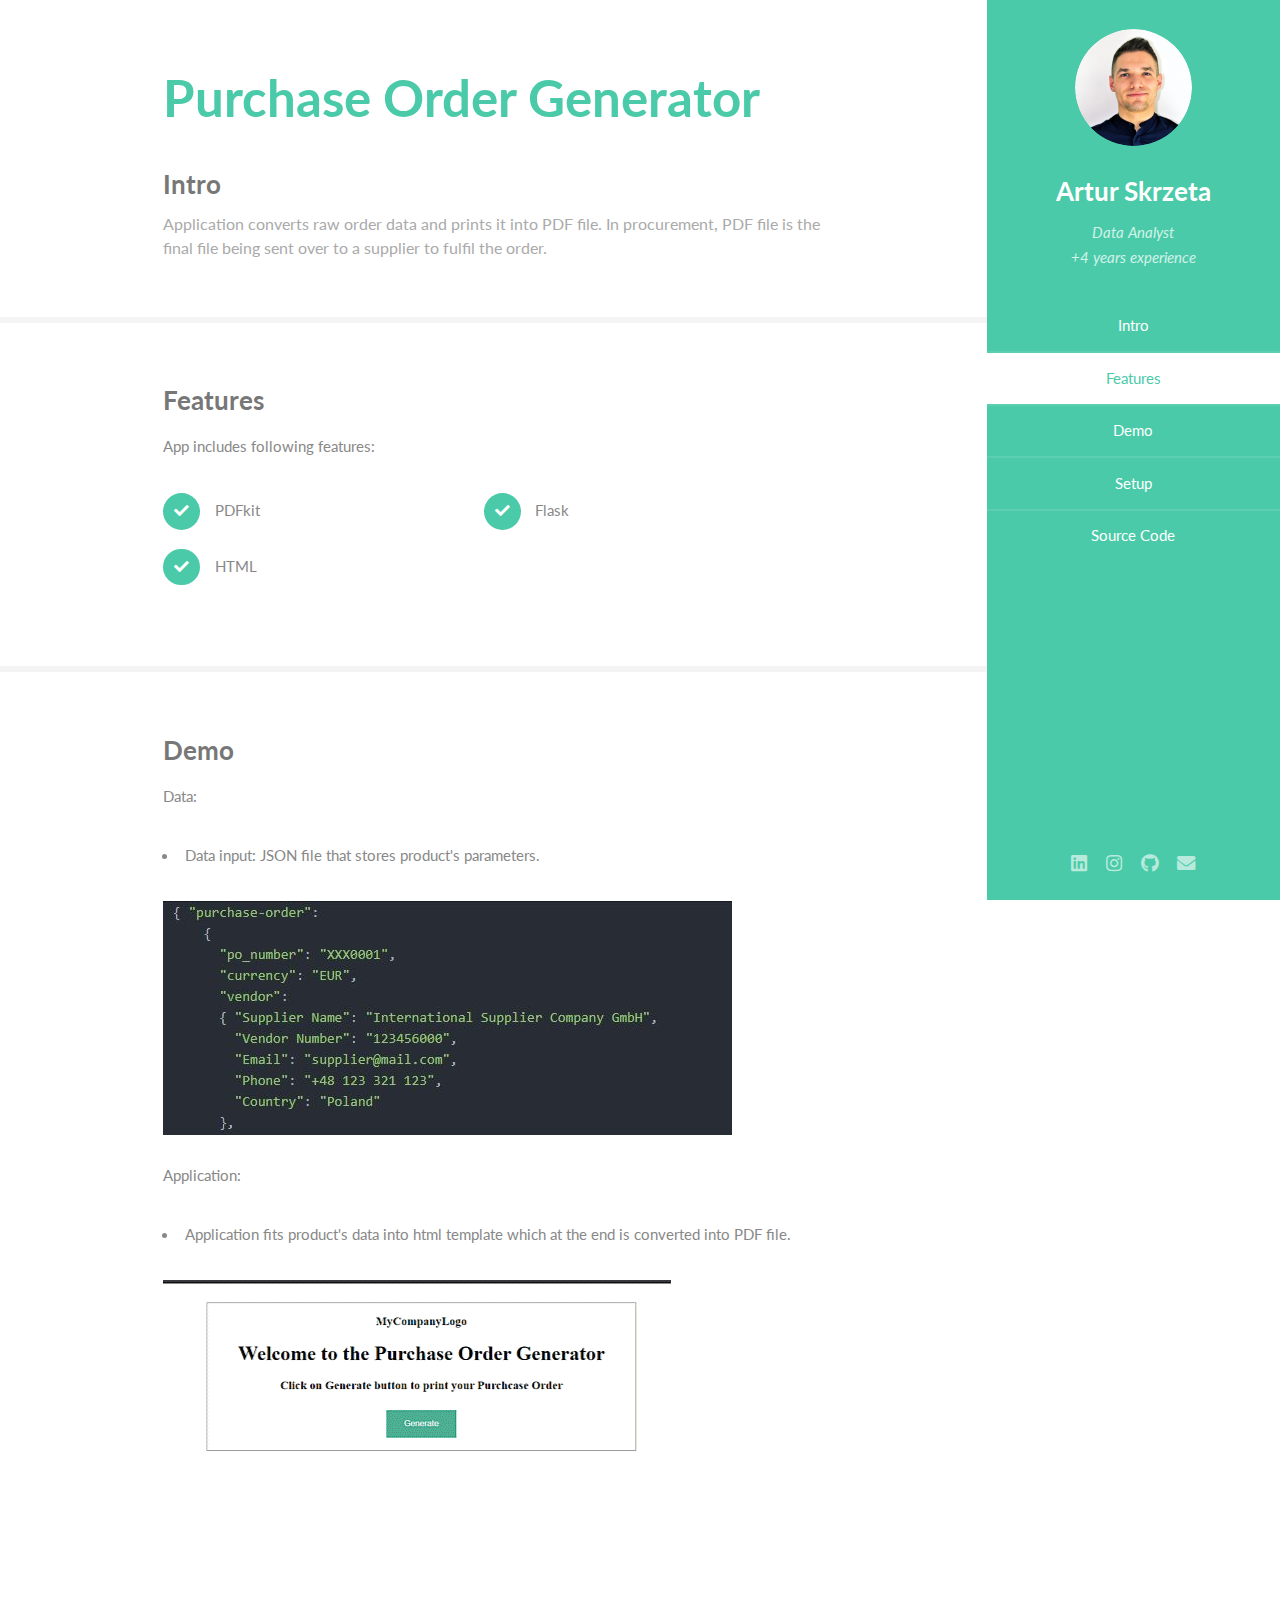
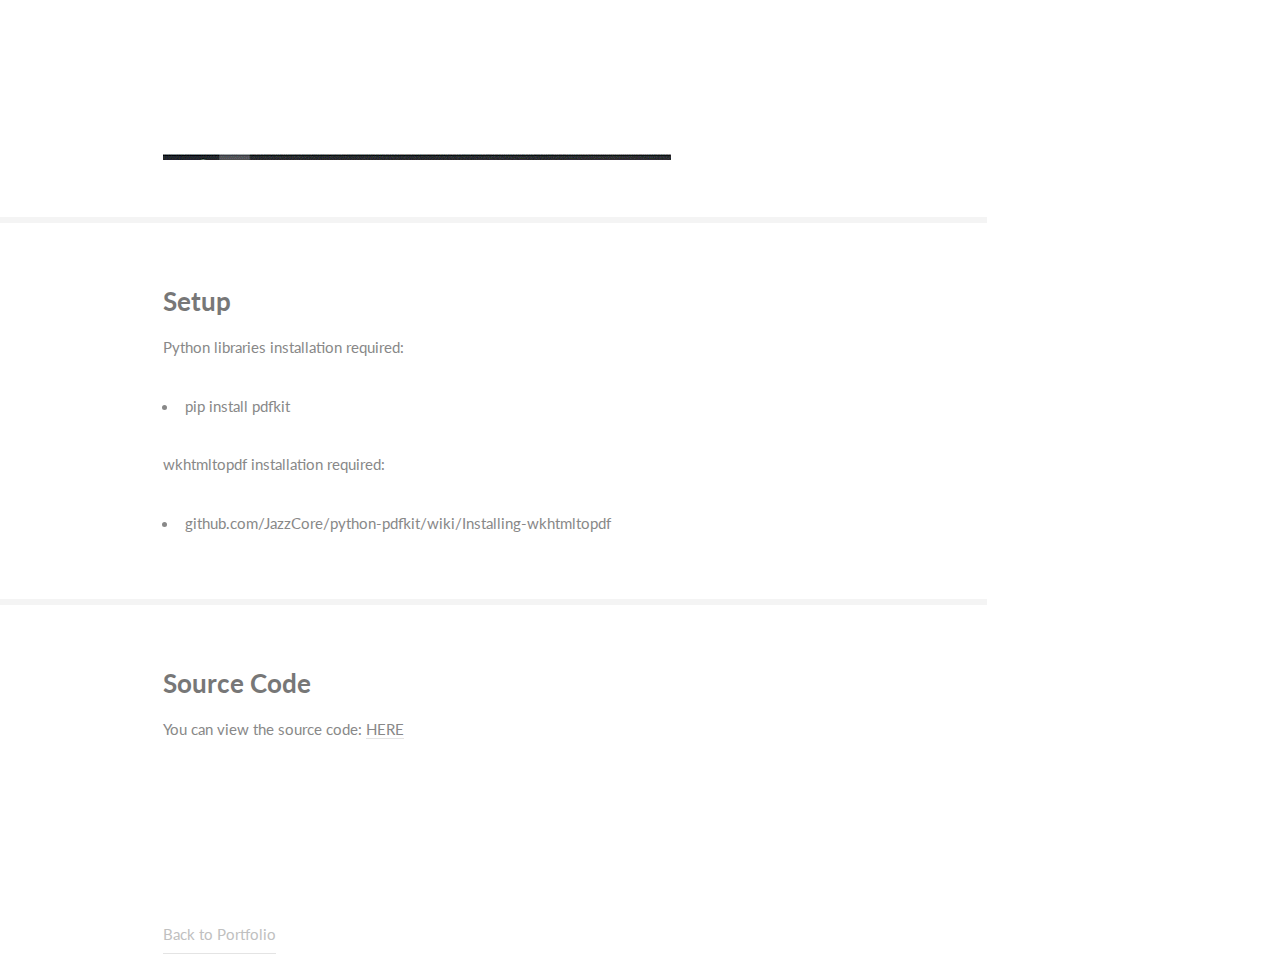
==== commit e9d46d4d: "Add files via upload" ====
--- a/index.html
+++ b/index.html
@@ -77,8 +77,9 @@
 									<img src="images/json.JPG">
 									<p>Application:</p>
 									<ul>
-										<li>Data input: JSON file that stores product's parameters.</li>
+										<li>Application fits product's data into html template which at the end is converted into PDF file.</li>
 									</ul>
+									<img src="images/pogenerator.gif">
 								</div>
 							</section>
 
@@ -100,7 +101,7 @@
 							<section id="five">
 								<div class="container">
 									<h3>Source Code</h3>
-									<p>You can view the source code: <a href="https://github.com/ArturSkrzeta/AI-Procurement-Bot/tree/master/bot-project">HERE</a></p>
+									<p>You can view the source code: <a href="https://github.com/ArturSkrzeta/PO-Generator/tree/master/flask-project">HERE</a></p>
 									<p>&nbsp</p>
 								</div>
 							</section>
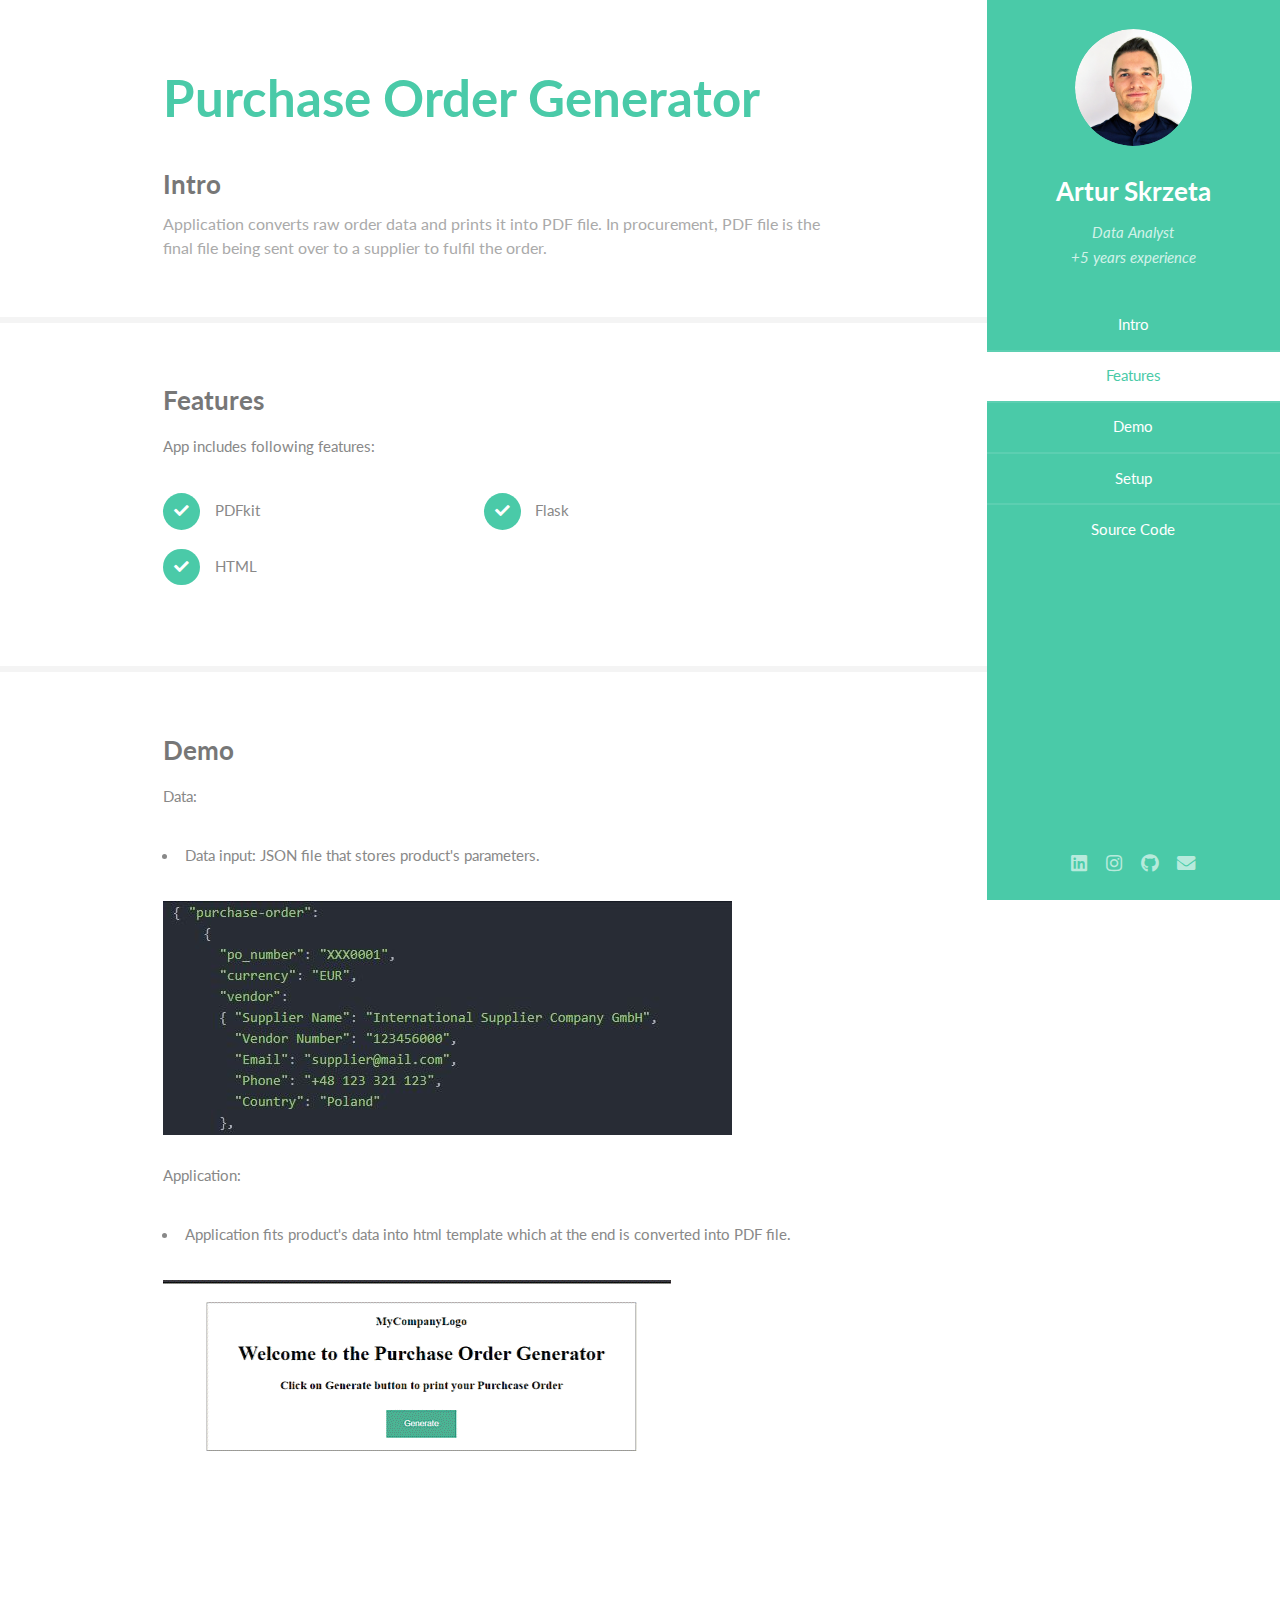
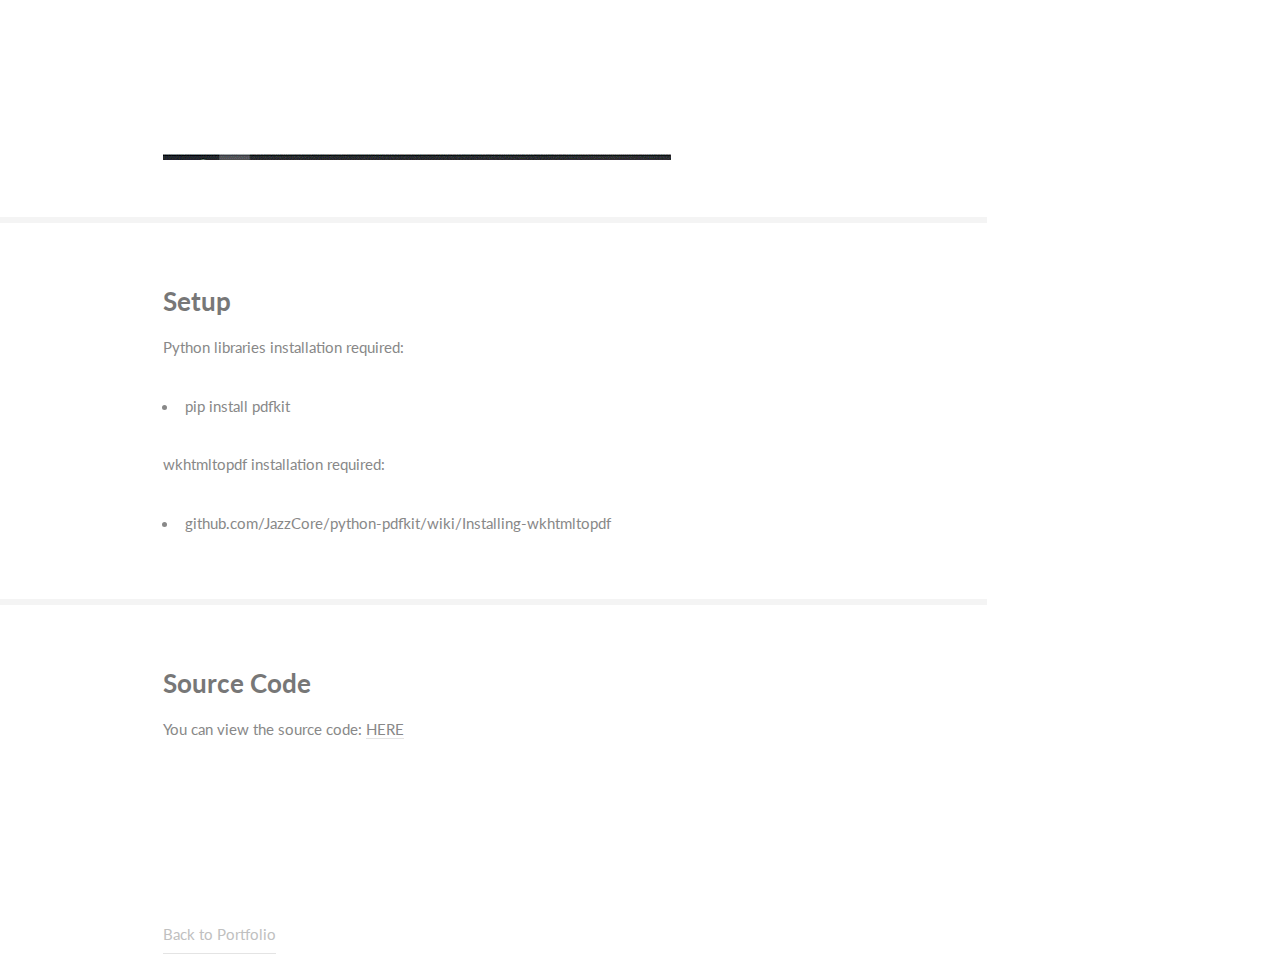
==== commit 96e6f32f: "Update index.html" ====
--- a/index.html
+++ b/index.html
@@ -15,7 +15,7 @@
 					<span class="image avatar"><a href="https://arturskrzeta.github.io/"><img src="images/avatar.png" alt="" style="margin-bottom:0px;"/></a></span>
 					<h1 id="logo"><a href="https://arturskrzeta.github.io/">Artur Skrzeta</a></h1>
 					<p>Data Analyst<br />
-					+4 years experience</p>
+					+5 years experience</p>
 				</header>
 				<nav id="nav">
 					<ul>
--- a/assets/css/main.css
+++ b/assets/css/main.css
@@ -74,6 +74,7 @@
 
 img {
 	margin-bottom:20px;
+	max-width: 100%;
 }
 
 /* Basic */
@@ -205,7 +206,7 @@
 	}
 
 	code {
-		background: #555;
+		background: #628388;
 		border-radius: 5px;
 		color: #fff;
 		font-family: "Source Code Pro", monospace;
@@ -216,16 +217,21 @@
 
 	pre {
 		font-family: "Source Code Pro", monospace;
-		font-size: 0.9em;
-		margin: 0 0 2.25em 0;
+		font-size: 0.7em;
+		line-height: 1.6em;
+		color: white;
+		margin: 1em 0 0.5em 0;
+		padding: 0.5em 0 0.5em 1em;
+		background: #223639;
+		border-radius: 5px;
 	}
 
 		pre code {
 			-webkit-overflow-scrolling: touch;
-			display: block;
-			line-height: 1.5em;
+			display: inline-block;
 			overflow-x: auto;
-			padding: 1em 1.5em;
+			border-radius: 0;
+			line-height: 0.5em;
 		}
 
 	.align-left {
@@ -2481,6 +2487,9 @@
 		width: 100%;
 	}
 
+td {
+  width: 25% ;
+}
 		table tbody tr {
 			border: solid 2px #f4f4f4;
 			border-left: 0;
@@ -2835,7 +2844,7 @@
 						border: 0;
 						color: #ffffff !important;
 						display: block;
-						padding: 0.85em 0;
+						padding: 0.8em 0;
 						text-decoration: none;
 					}
 
